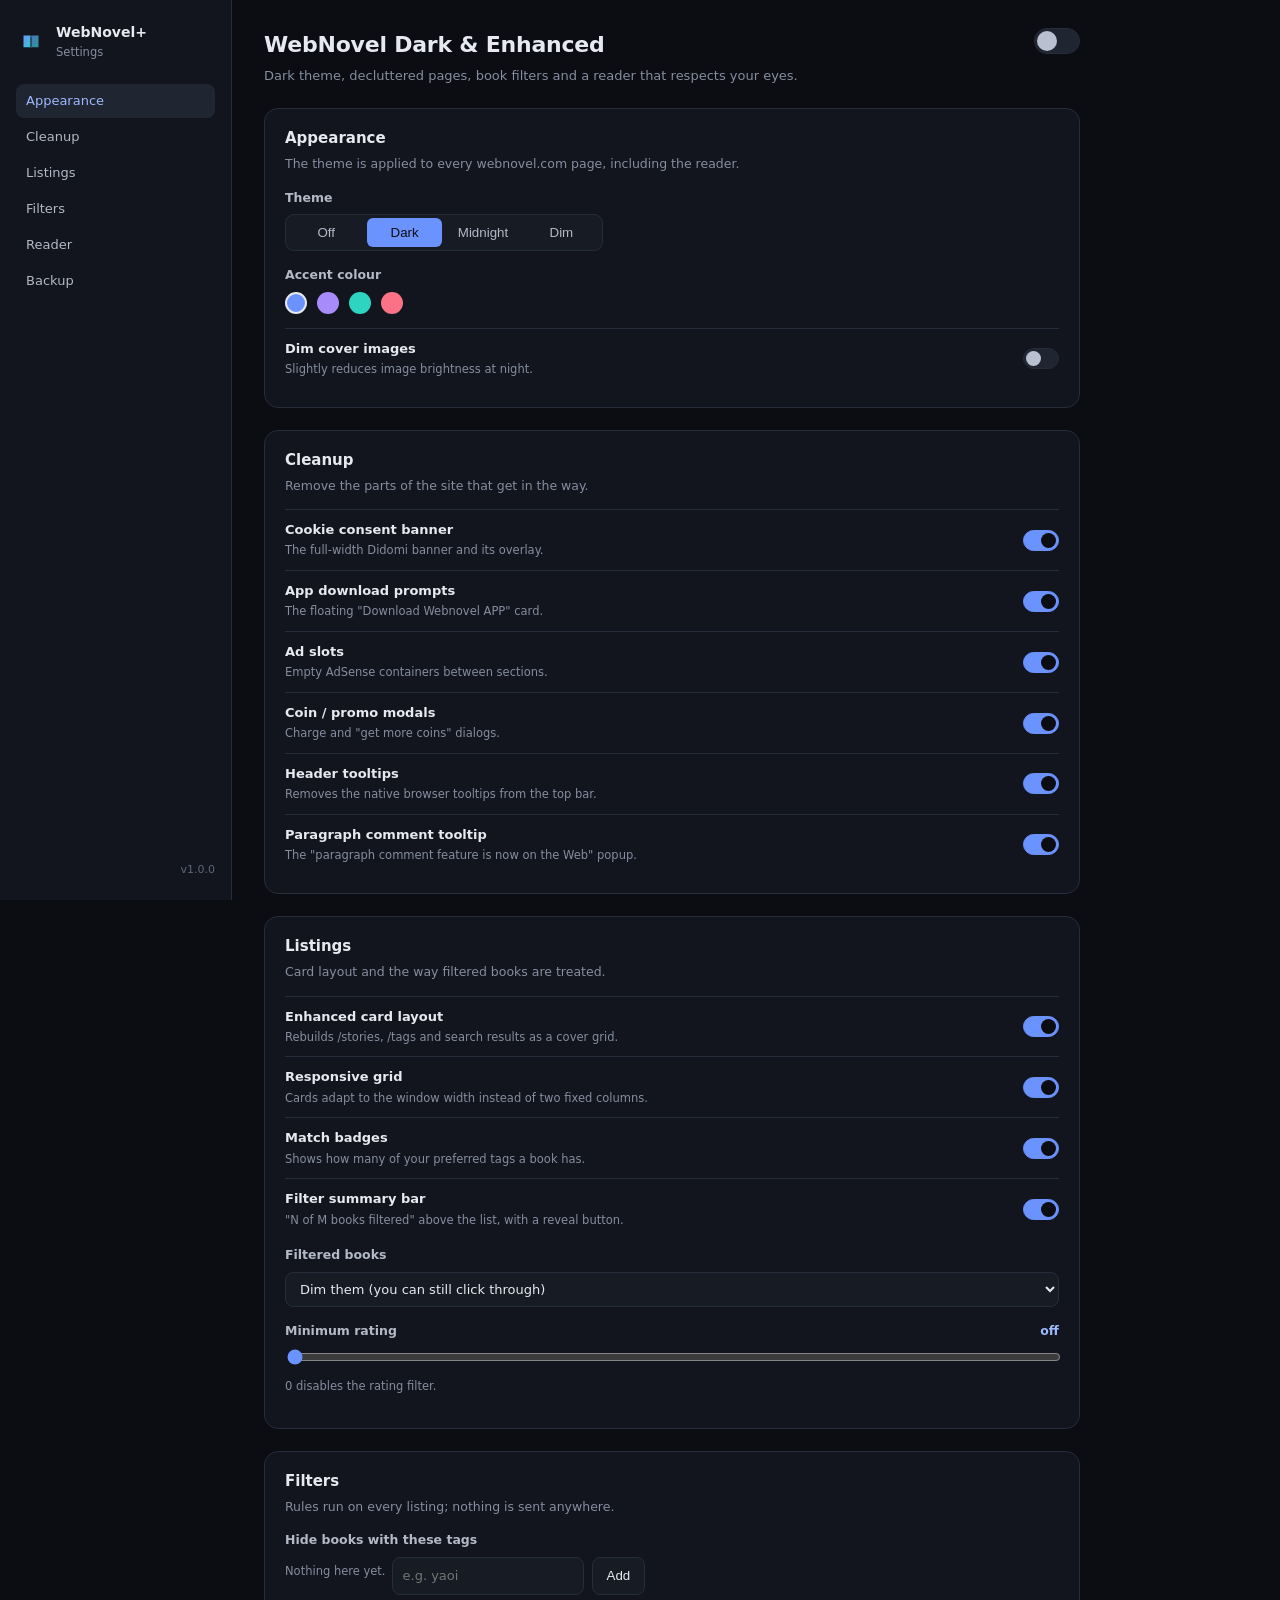
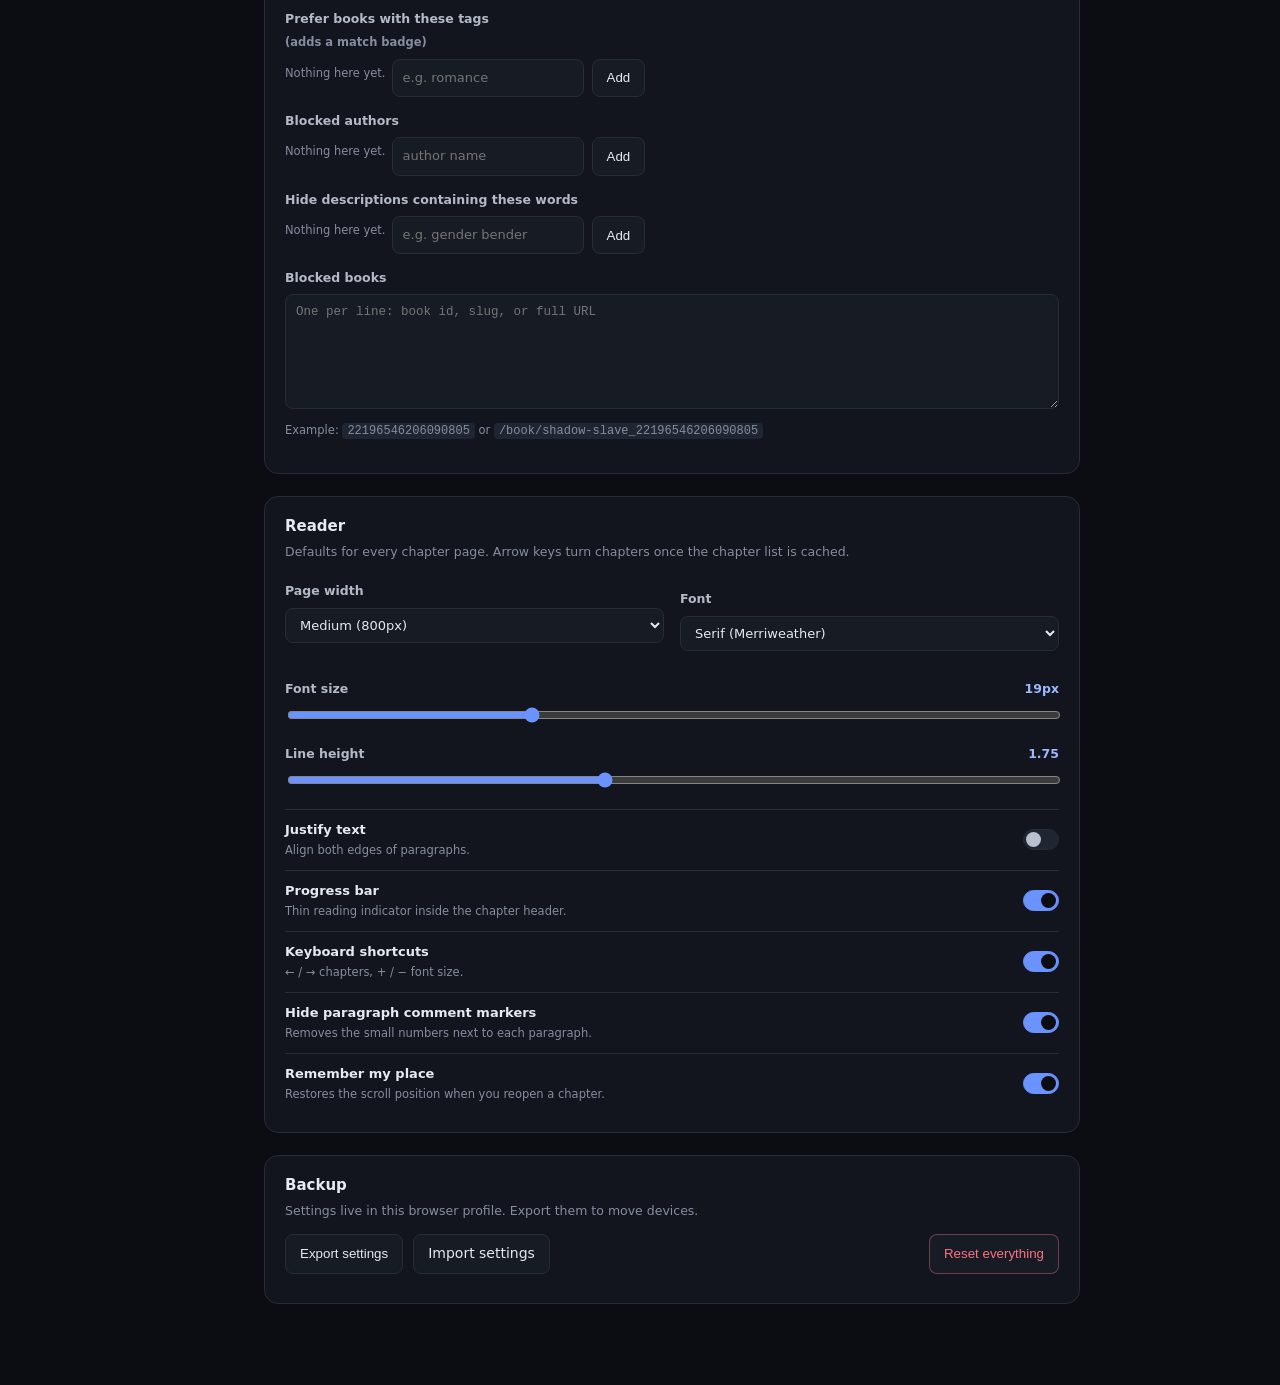
==== src/options/options.html @ f25f9e1b "feat: WebNovel Dark & Enhanced MV3 extension Dark theme built on the site's CSS variables (3 palette" ====
<!doctype html>
<html lang="en">
  <head>
    <meta charset="utf-8" />
    <meta name="viewport" content="width=device-width, initial-scale=1" />
    <title>WebNovel Dark &amp; Enhanced — Settings</title>
    <link rel="stylesheet" href="options.css" />
  </head>
  <body>
    <div class="shell">
      <aside class="sidebar">
        <div class="brand">
          <svg viewBox="0 0 64 64" width="30" height="30" aria-hidden="true">
            <defs>
              <linearGradient id="g" x1="0" y1="0" x2="1" y2="1">
                <stop offset="0" stop-color="#6b93ff" />
                <stop offset="1" stop-color="#2dd4bf" />
              </linearGradient>
            </defs>
            <rect x="2" y="2" width="60" height="60" rx="16" fill="#12151d" />
            <path d="M16 18h13a5 5 0 0 1 5 5v24a4 4 0 0 0-4-4H16z" fill="url(#g)" />
            <path d="M48 18H35a5 5 0 0 0-5 5v24a4 4 0 0 1 4-4h14z" fill="url(#g)" opacity="0.72" />
            <path d="M32 20v27" stroke="#0b0d12" stroke-width="2.4" />
          </svg>
          <div>
            <strong>WebNovel+</strong>
            <small>Settings</small>
          </div>
        </div>
        <nav>
          <a href="#appearance">Appearance</a>
          <a href="#cleanup">Cleanup</a>
          <a href="#listings">Listings</a>
          <a href="#filters">Filters</a>
          <a href="#reader">Reader</a>
          <a href="#data">Backup</a>
        </nav>
        <div class="sidebar-foot">
          <span id="savedPill" class="saved" aria-live="polite"></span>
          <span class="version" id="version"></span>
        </div>
      </aside>

      <main class="content">
        <header class="page-head">
          <div>
            <h1>WebNovel Dark &amp; Enhanced</h1>
            <p>Dark theme, decluttered pages, book filters and a reader that respects your eyes.</p>
          </div>
          <label class="switch big" title="Enable the extension">
            <input id="enabled" type="checkbox" />
            <span class="track"><span class="thumb"></span></span>
          </label>
        </header>

        <section id="appearance" class="panel">
          <h2>Appearance</h2>
          <p class="sub">The theme is applied to every webnovel.com page, including the reader.</p>

          <div class="field">
            <span class="label">Theme</span>
            <div class="seg" id="themeMode">
              <button type="button" data-mode="off">Off</button>
              <button type="button" data-mode="dark">Dark</button>
              <button type="button" data-mode="midnight">Midnight</button>
              <button type="button" data-mode="dim">Dim</button>
            </div>
          </div>

          <div class="field">
            <span class="label">Accent colour</span>
            <div class="dots" id="accent">
              <button type="button" data-accent="blue" title="Blue"></button>
              <button type="button" data-accent="violet" title="Violet"></button>
              <button type="button" data-accent="teal" title="Teal"></button>
              <button type="button" data-accent="rose" title="Rose"></button>
            </div>
          </div>

          <label class="toggle">
            <span>
              <strong>Dim cover images</strong>
              <small>Slightly reduces image brightness at night.</small>
            </span>
            <span class="switch"><input type="checkbox" data-path="theme.dimImages" /><span class="track"><span class="thumb"></span></span></span>
          </label>
        </section>

        <section id="cleanup" class="panel">
          <h2>Cleanup</h2>
          <p class="sub">Remove the parts of the site that get in the way.</p>

          <label class="toggle">
            <span><strong>Cookie consent banner</strong><small>The full-width Didomi banner and its overlay.</small></span>
            <span class="switch"><input type="checkbox" data-path="cleanup.cookieBanner" /><span class="track"><span class="thumb"></span></span></span>
          </label>
          <label class="toggle">
            <span><strong>App download prompts</strong><small>The floating "Download Webnovel APP" card.</small></span>
            <span class="switch"><input type="checkbox" data-path="cleanup.appDownload" /><span class="track"><span class="thumb"></span></span></span>
          </label>
          <label class="toggle">
            <span><strong>Ad slots</strong><small>Empty AdSense containers between sections.</small></span>
            <span class="switch"><input type="checkbox" data-path="cleanup.ads" /><span class="track"><span class="thumb"></span></span></span>
          </label>
          <label class="toggle">
            <span><strong>Coin / promo modals</strong><small>Charge and "get more coins" dialogs.</small></span>
            <span class="switch"><input type="checkbox" data-path="cleanup.promos" /><span class="track"><span class="thumb"></span></span></span>
          </label>
          <label class="toggle">
            <span><strong>Header tooltips</strong><small>Removes the native browser tooltips from the top bar.</small></span>
            <span class="switch"><input type="checkbox" data-path="cleanup.tooltips" /><span class="track"><span class="thumb"></span></span></span>
          </label>
          <label class="toggle">
            <span><strong>Paragraph comment tooltip</strong><small>The "paragraph comment feature is now on the Web" popup.</small></span>
            <span class="switch"><input type="checkbox" data-path="cleanup.paragraphTip" /><span class="track"><span class="thumb"></span></span></span>
          </label>
        </section>

        <section id="listings" class="panel">
          <h2>Listings</h2>
          <p class="sub">Card layout and the way filtered books are treated.</p>

          <label class="toggle">
            <span><strong>Enhanced card layout</strong><small>Rebuilds /stories, /tags and search results as a cover grid.</small></span>
            <span class="switch"><input type="checkbox" data-path="listing.enhance" /><span class="track"><span class="thumb"></span></span></span>
          </label>
          <label class="toggle">
            <span><strong>Responsive grid</strong><small>Cards adapt to the window width instead of two fixed columns.</small></span>
            <span class="switch"><input type="checkbox" data-path="listing.grid" /><span class="track"><span class="thumb"></span></span></span>
          </label>
          <label class="toggle">
            <span><strong>Match badges</strong><small>Shows how many of your preferred tags a book has.</small></span>
            <span class="switch"><input type="checkbox" data-path="listing.badges" /><span class="track"><span class="thumb"></span></span></span>
          </label>
          <label class="toggle">
            <span><strong>Filter summary bar</strong><small>"N of M books filtered" above the list, with a reveal button.</small></span>
            <span class="switch"><input type="checkbox" data-path="listing.filterBar" /><span class="track"><span class="thumb"></span></span></span>
          </label>

          <div class="field">
            <label class="label" for="hideMode">Filtered books</label>
            <select id="hideMode" data-path="listing.hideMode">
              <option value="dim">Dim them (you can still click through)</option>
              <option value="hide">Hide them completely</option>
            </select>
          </div>

          <div class="field">
            <label class="label" for="minRating">Minimum rating <span class="value" id="minRatingValue">off</span></label>
            <input id="minRating" type="range" min="0" max="5" step="0.1" data-path="listing.minRating" />
            <small class="help">0 disables the rating filter.</small>
          </div>
        </section>

        <section id="filters" class="panel">
          <h2>Filters</h2>
          <p class="sub">Rules run on every listing; nothing is sent anywhere.</p>

          <div class="field">
            <span class="label">Hide books with these tags</span>
            <div class="chips" data-chips="filters.hideTags" data-placeholder="e.g. yaoi"></div>
          </div>

          <div class="field">
            <span class="label">Prefer books with these tags <span class="help">(adds a match badge)</span></span>
            <div class="chips" data-chips="filters.preferTags" data-placeholder="e.g. romance"></div>
          </div>

          <div class="field">
            <span class="label">Blocked authors</span>
            <div class="chips" data-chips="filters.blockAuthors" data-placeholder="author name"></div>
          </div>

          <div class="field">
            <span class="label">Hide descriptions containing these words</span>
            <div class="chips" data-chips="filters.keywords" data-placeholder="e.g. gender bender"></div>
          </div>

          <div class="field">
            <label class="label" for="blockBooks">Blocked books</label>
            <textarea id="blockBooks" rows="5" spellcheck="false" placeholder="One per line: book id, slug, or full URL"></textarea>
            <small class="help">Example: <code>22196546206090805</code> or <code>/book/shadow-slave_22196546206090805</code></small>
          </div>
        </section>

        <section id="reader" class="panel">
          <h2>Reader</h2>
          <p class="sub">Defaults for every chapter page. Arrow keys turn chapters once the chapter list is cached.</p>

          <div class="grid-2">
            <div class="field">
              <label class="label" for="readerWidth">Page width</label>
              <select id="readerWidth" data-path="reader.width">
                <option value="narrow">Narrow (640px)</option>
                <option value="medium">Medium (800px)</option>
                <option value="wide">Wide (980px)</option>
                <option value="full">Full width</option>
              </select>
            </div>
            <div class="field">
              <label class="label" for="readerFont">Font</label>
              <select id="readerFont" data-path="reader.font">
                <option value="serif">Serif (Merriweather)</option>
                <option value="sans">Sans (Nunito)</option>
                <option value="system">System UI</option>
              </select>
            </div>
          </div>

          <div class="field">
            <label class="label" for="readerFontSize">Font size <span class="value" id="fontSizeValue">19px</span></label>
            <input id="readerFontSize" type="range" min="14" max="30" step="1" data-path="reader.fontSize" />
          </div>

          <div class="field">
            <label class="label" for="readerLineHeight">Line height <span class="value" id="lineHeightValue">1.75</span></label>
            <input id="readerLineHeight" type="range" min="1.3" max="2.4" step="0.05" data-path="reader.lineHeight" />
          </div>

          <label class="toggle">
            <span><strong>Justify text</strong><small>Align both edges of paragraphs.</small></span>
            <span class="switch"><input type="checkbox" data-path="reader.justify" /><span class="track"><span class="thumb"></span></span></span>
          </label>
          <label class="toggle">
            <span><strong>Progress bar</strong><small>Thin reading indicator inside the chapter header.</small></span>
            <span class="switch"><input type="checkbox" data-path="reader.progress" /><span class="track"><span class="thumb"></span></span></span>
          </label>
          <label class="toggle">
            <span><strong>Keyboard shortcuts</strong><small>← / → chapters, + / − font size.</small></span>
            <span class="switch"><input type="checkbox" data-path="reader.hotkeys" /><span class="track"><span class="thumb"></span></span></span>
          </label>
          <label class="toggle">
            <span><strong>Hide paragraph comment markers</strong><small>Removes the small numbers next to each paragraph.</small></span>
            <span class="switch"><input type="checkbox" data-path="reader.hideComments" /><span class="track"><span class="thumb"></span></span></span>
          </label>
          <label class="toggle">
            <span><strong>Remember my place</strong><small>Restores the scroll position when you reopen a chapter.</small></span>
            <span class="switch"><input type="checkbox" data-path="reader.rememberPosition" /><span class="track"><span class="thumb"></span></span></span>
          </label>
        </section>

        <section id="data" class="panel">
          <h2>Backup</h2>
          <p class="sub">Settings live in this browser profile. Export them to move devices.</p>
          <div class="actions">
            <button type="button" id="exportBtn">Export settings</button>
            <label class="file-btn">
              Import settings
              <input type="file" id="importFile" accept="application/json" hidden />
            </label>
            <button type="button" id="resetBtn" class="danger">Reset everything</button>
          </div>
          <p class="help" id="dataStatus"></p>
        </section>
      </main>
    </div>

    <datalist id="tagSuggestions"></datalist>
    <script src="../common/defaults.js"></script>
    <script src="../common/settings.js"></script>
    <script src="options.js"></script>
  </body>
</html>
---- src/options/options.css ----
:root {
  --bg: #0b0d12;
  --surface: #12151d;
  --surface-2: #171b24;
  --surface-3: #1f2531;
  --text: #e7e9f0;
  --text-dim: #b3b9c7;
  --muted: #868da0;
  --faint: #5f6678;
  --border: #262c3a;
  --accent: #6b93ff;
  --accent-strong: #9db8ff;
  --danger: #fb7185;
}

* {
  box-sizing: border-box;
}

html {
  scroll-behavior: smooth;
  scroll-padding-top: 24px;
}

body {
  margin: 0;
  background: var(--bg);
  color: var(--text);
  font: 14px/1.55 "Nunito Sans", system-ui, -apple-system, "Segoe UI", sans-serif;
}

code {
  padding: 1px 5px;
  border-radius: 4px;
  background: var(--surface-3);
  font-size: 12px;
}

/* Layout ------------------------------------------------------------------ */

.shell {
  display: grid;
  grid-template-columns: 232px minmax(0, 1fr);
  min-height: 100vh;
}

.sidebar {
  position: sticky;
  top: 0;
  align-self: start;
  height: 100vh;
  padding: 22px 16px;
  border-right: 1px solid var(--border);
  background: var(--surface);
  display: flex;
  flex-direction: column;
}

.brand {
  display: flex;
  align-items: center;
  gap: 10px;
  margin-bottom: 22px;
}

.brand strong {
  display: block;
  font-size: 14px;
}

.brand small {
  display: block;
  color: var(--muted);
  font-size: 11.5px;
}

nav {
  display: flex;
  flex-direction: column;
  gap: 2px;
}

nav a {
  padding: 7px 10px;
  border-radius: 8px;
  color: var(--text-dim);
  text-decoration: none;
  font-size: 13px;
}

nav a:hover {
  background: var(--surface-2);
  color: var(--text);
}

nav a.is-active {
  background: var(--surface-3);
  color: var(--accent-strong);
}

.sidebar-foot {
  margin-top: auto;
  display: flex;
  align-items: center;
  gap: 8px;
  font-size: 11px;
  color: var(--faint);
}

.saved {
  color: #7ce3b1;
  opacity: 0;
  transition: opacity 0.2s ease;
}

.saved.is-on {
  opacity: 1;
}

.version {
  margin-left: auto;
}

/* Content ----------------------------------------------------------------- */

.content {
  max-width: 880px;
  padding: 28px 32px 80px;
}

.page-head {
  display: flex;
  align-items: flex-start;
  justify-content: space-between;
  gap: 16px;
  margin-bottom: 8px;
}

.page-head h1 {
  margin: 0 0 4px;
  font-size: 22px;
  letter-spacing: -0.01em;
}

.page-head p {
  margin: 0;
  color: var(--muted);
  font-size: 13px;
}

.panel {
  margin-top: 22px;
  padding: 18px 20px;
  background: var(--surface);
  border: 1px solid var(--border);
  border-radius: 14px;
}

.panel h2 {
  margin: 0 0 4px;
  font-size: 15px;
}

.panel .sub {
  margin: 0 0 14px;
  color: var(--muted);
  font-size: 12.5px;
}

/* Fields ------------------------------------------------------------------ */

.field {
  margin: 14px 0;
}

.field:first-of-type {
  margin-top: 6px;
}

.label {
  display: block;
  margin-bottom: 7px;
  font-size: 12.5px;
  font-weight: 600;
  color: var(--text-dim);
}

.label .value {
  float: right;
  color: var(--accent-strong);
  font-variant-numeric: tabular-nums;
}

.help {
  display: block;
  margin-top: 6px;
  color: var(--muted);
  font-size: 11.5px;
}

select,
textarea,
input[type="text"] {
  width: 100%;
  padding: 8px 10px;
  border-radius: 8px;
  border: 1px solid var(--border);
  background: var(--surface-2);
  color: var(--text);
  font: inherit;
  font-size: 13px;
}

textarea {
  resize: vertical;
  min-height: 92px;
  font-family: ui-monospace, SFMono-Regular, Menlo, monospace;
  font-size: 12.5px;
}

select:focus,
textarea:focus,
input:focus {
  outline: none;
  border-color: var(--accent);
  box-shadow: 0 0 0 2px rgba(107, 147, 255, 0.18);
}

input[type="range"] {
  width: 100%;
  accent-color: var(--accent);
}

/* Segmented --------------------------------------------------------------- */

.seg {
  display: inline-grid;
  grid-template-columns: repeat(4, minmax(72px, 1fr));
  gap: 4px;
  padding: 3px;
  background: var(--surface-2);
  border: 1px solid var(--border);
  border-radius: 9px;
}

.seg button {
  padding: 7px 12px;
  border: 0;
  border-radius: 6px;
  background: transparent;
  color: var(--text-dim);
  font: 600 12.5px/1.4 inherit;
  cursor: pointer;
}

.seg button:hover {
  background: var(--surface-3);
  color: var(--text);
}

.seg button.is-active {
  background: var(--accent);
  color: #0b0d12;
}

/* Accent dots ------------------------------------------------------------- */

.dots {
  display: flex;
  gap: 10px;
}

.dots button {
  width: 22px;
  height: 22px;
  padding: 0;
  border-radius: 50%;
  border: 2px solid transparent;
  cursor: pointer;
}

.dots button[data-accent="blue"] { background: #6b93ff; }
.dots button[data-accent="violet"] { background: #a78bfa; }
.dots button[data-accent="teal"] { background: #2dd4bf; }
.dots button[data-accent="rose"] { background: #fb7185; }

.dots button.is-active {
  border-color: var(--text);
  box-shadow: 0 0 0 2px var(--surface);
}

/* Toggles ----------------------------------------------------------------- */

.toggle {
  display: flex;
  align-items: center;
  gap: 16px;
  padding: 10px 0;
  border-top: 1px solid var(--border);
}

.toggle > span:first-child {
  flex: 1;
  display: flex;
  flex-direction: column;
  gap: 2px;
}

.toggle strong {
  font-size: 13px;
  font-weight: 600;
}

.toggle small {
  font-size: 11.5px;
  color: var(--muted);
}

.switch {
  position: relative;
  flex: none;
  display: inline-flex;
  cursor: pointer;
}

.switch input {
  position: absolute;
  opacity: 0;
  width: 0;
  height: 0;
}

.track {
  display: inline-block;
  width: 36px;
  height: 21px;
  border-radius: 999px;
  background: var(--surface-3);
  border: 1px solid var(--border);
  transition: background 0.15s ease, border-color 0.15s ease;
}

.thumb {
  display: block;
  width: 15px;
  height: 15px;
  margin: 2px;
  border-radius: 50%;
  background: #b9c0cf;
  transition: transform 0.15s ease, background 0.15s ease;
}

.switch input:checked + .track {
  background: var(--accent);
  border-color: var(--accent);
}

.switch input:checked + .track .thumb {
  transform: translateX(15px);
  background: #0b0d12;
}

.switch input:focus-visible + .track {
  outline: 2px solid var(--accent-strong);
  outline-offset: 2px;
}

.switch.big .track {
  width: 46px;
  height: 26px;
}

.switch.big .thumb {
  width: 20px;
  height: 20px;
}

.switch.big input:checked + .track .thumb {
  transform: translateX(20px);
}

/* Chips ------------------------------------------------------------------- */

.chips {
  display: flex;
  flex-wrap: wrap;
  gap: 6px;
  margin-bottom: 8px;
  min-height: 8px;
}

.chip {
  display: inline-flex;
  align-items: center;
  gap: 6px;
  padding: 3px 6px 3px 10px;
  border-radius: 999px;
  background: var(--surface-3);
  border: 1px solid var(--border);
  color: var(--text-dim);
  font-size: 12px;
}

.chip button {
  width: 16px;
  height: 16px;
  padding: 0;
  border: 0;
  border-radius: 50%;
  background: transparent;
  color: var(--muted);
  font-size: 13px;
  line-height: 1;
  cursor: pointer;
}

.chip button:hover {
  background: rgba(255, 255, 255, 0.1);
  color: var(--text);
}

.adder {
  display: flex;
  gap: 8px;
}

.adder input {
  flex: 1;
}

.adder button,
.actions button,
.file-btn {
  flex: none;
  padding: 8px 14px;
  border-radius: 8px;
  border: 1px solid var(--border);
  background: var(--surface-2);
  color: var(--text);
  font: 600 12.5px/1.4 inherit;
  cursor: pointer;
}

.adder button:hover,
.actions button:hover,
.file-btn:hover {
  border-color: var(--accent);
  background: var(--surface-3);
}

.actions {
  display: flex;
  flex-wrap: wrap;
  gap: 10px;
}

.actions .danger {
  margin-left: auto;
  border-color: rgba(251, 113, 133, 0.4);
  color: var(--danger);
}

.actions .danger:hover {
  background: rgba(251, 113, 133, 0.12);
  border-color: var(--danger);
}

.file-btn {
  display: inline-flex;
  align-items: center;
}

.grid-2 {
  display: grid;
  grid-template-columns: 1fr 1fr;
  gap: 16px;
}

/* Responsive --------------------------------------------------------------- */

@media (max-width: 860px) {
  .shell {
    grid-template-columns: 1fr;
  }

  .sidebar {
    position: static;
    height: auto;
    border-right: 0;
    border-bottom: 1px solid var(--border);
  }

  nav {
    flex-direction: row;
    flex-wrap: wrap;
    gap: 6px;
  }

  .sidebar-foot {
    margin-top: 12px;
  }

  .content {
    padding: 22px 18px 60px;
  }

  .grid-2 {
    grid-template-columns: 1fr;
  }

  .seg {
    width: 100%;
    grid-template-columns: repeat(4, 1fr);
  }
}
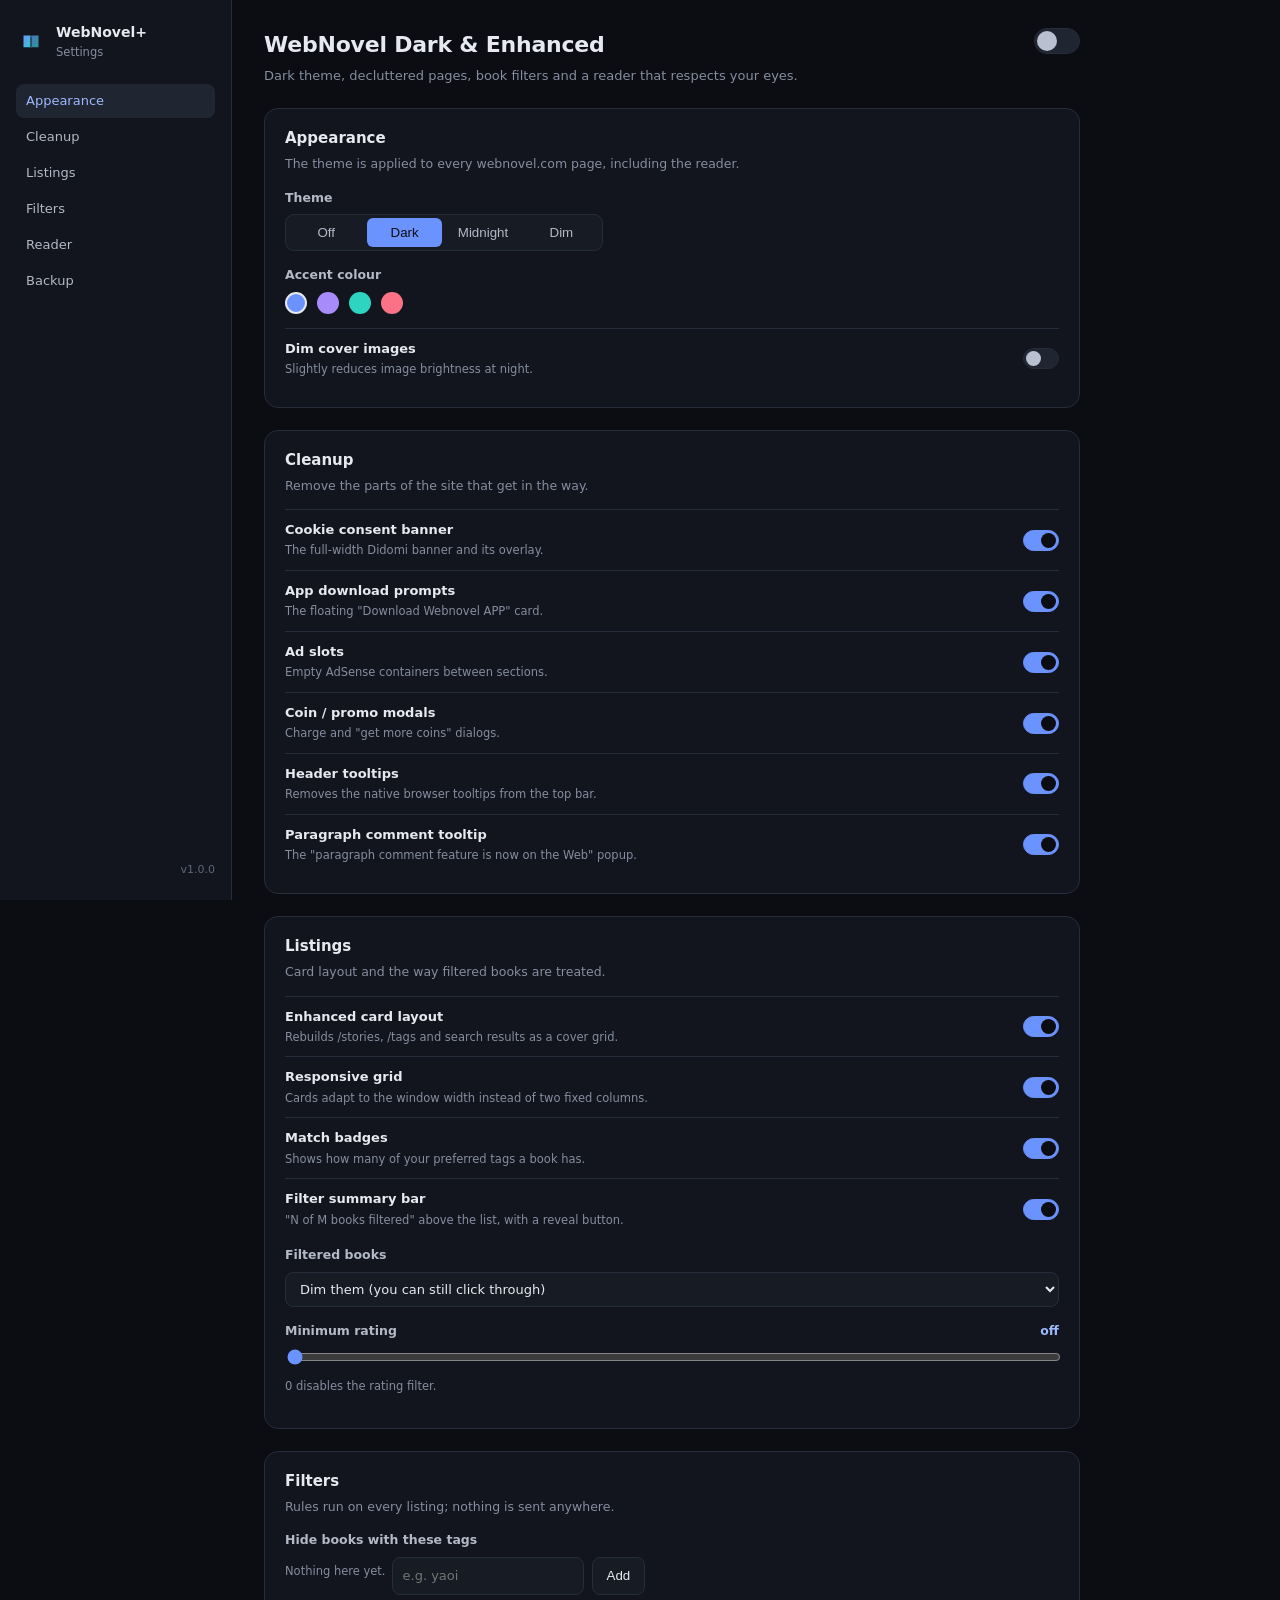
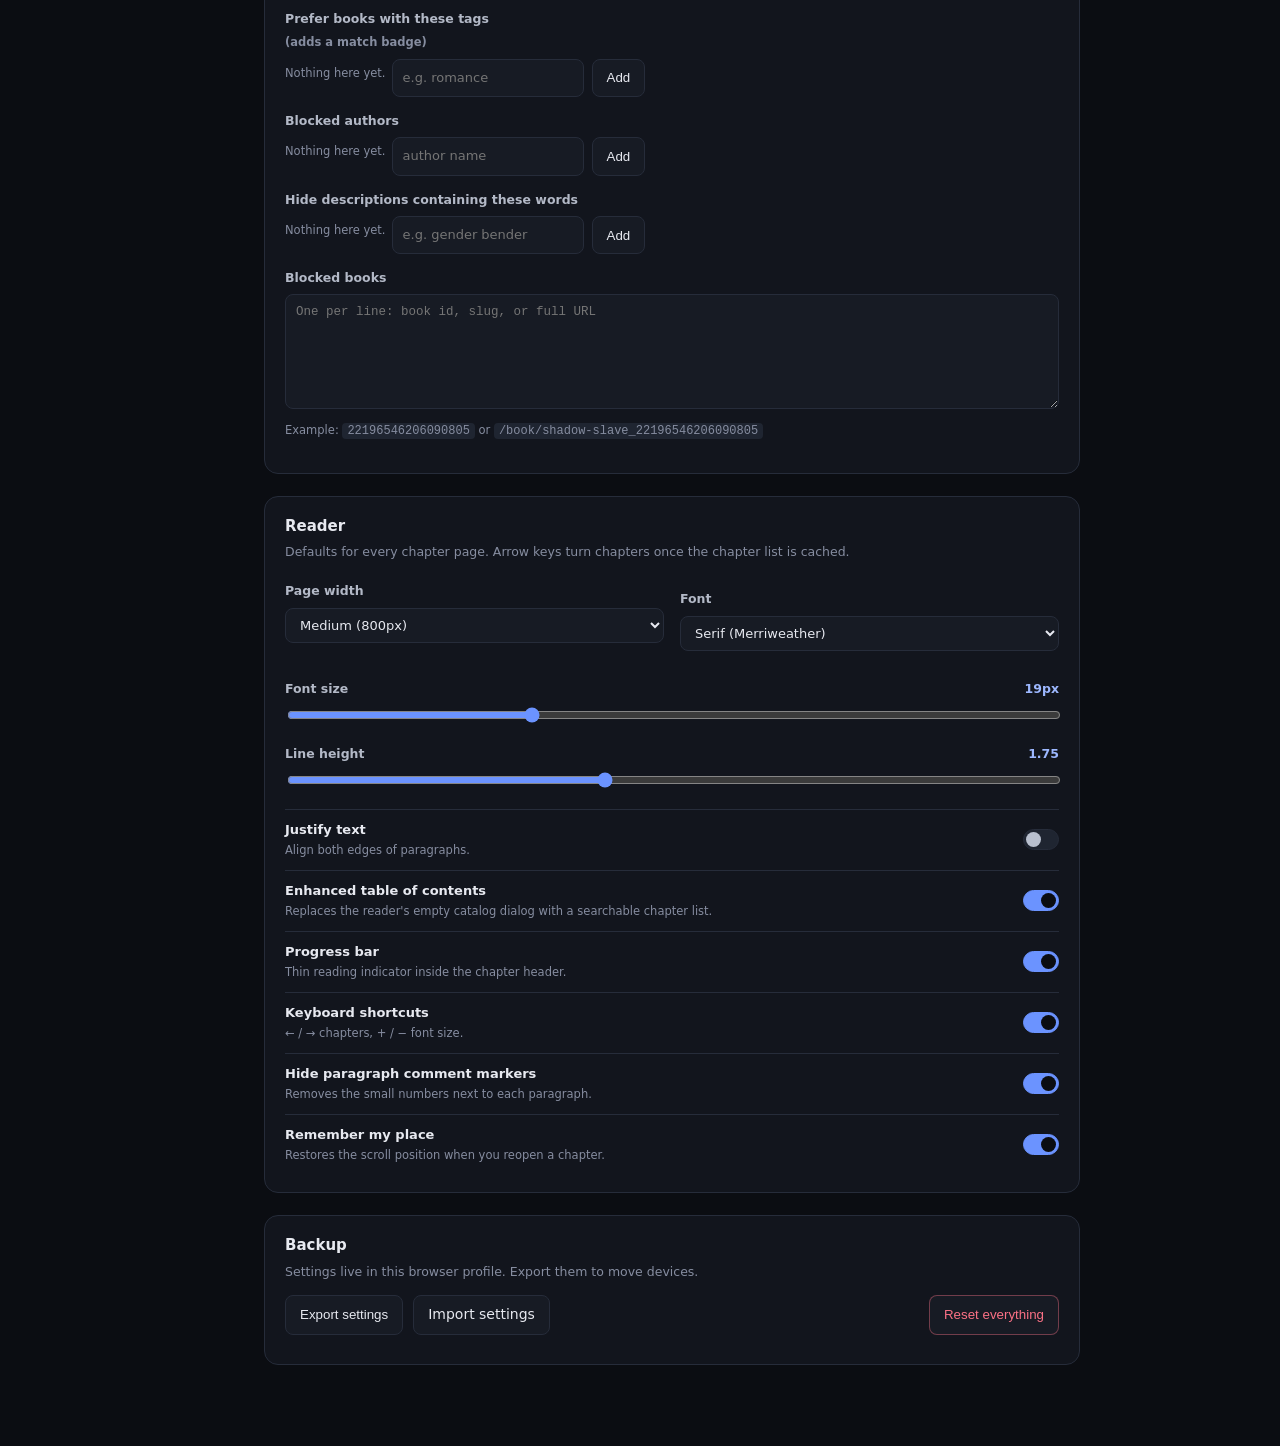
==== commit 68c0ea0d: "feat: replace the broken reader table of contents The site's catalog dialog never leaves its spinner" ====
--- a/src/options/options.html
+++ b/src/options/options.html
@@ -222,6 +222,10 @@
             <span class="switch"><input type="checkbox" data-path="reader.justify" /><span class="track"><span class="thumb"></span></span></span>
           </label>
           <label class="toggle">
+            <span><strong>Enhanced table of contents</strong><small>Replaces the reader's empty catalog dialog with a searchable chapter list.</small></span>
+            <span class="switch"><input type="checkbox" data-path="reader.enhancedToc" /><span class="track"><span class="thumb"></span></span></span>
+          </label>
+          <label class="toggle">
             <span><strong>Progress bar</strong><small>Thin reading indicator inside the chapter header.</small></span>
             <span class="switch"><input type="checkbox" data-path="reader.progress" /><span class="track"><span class="thumb"></span></span></span>
           </label>
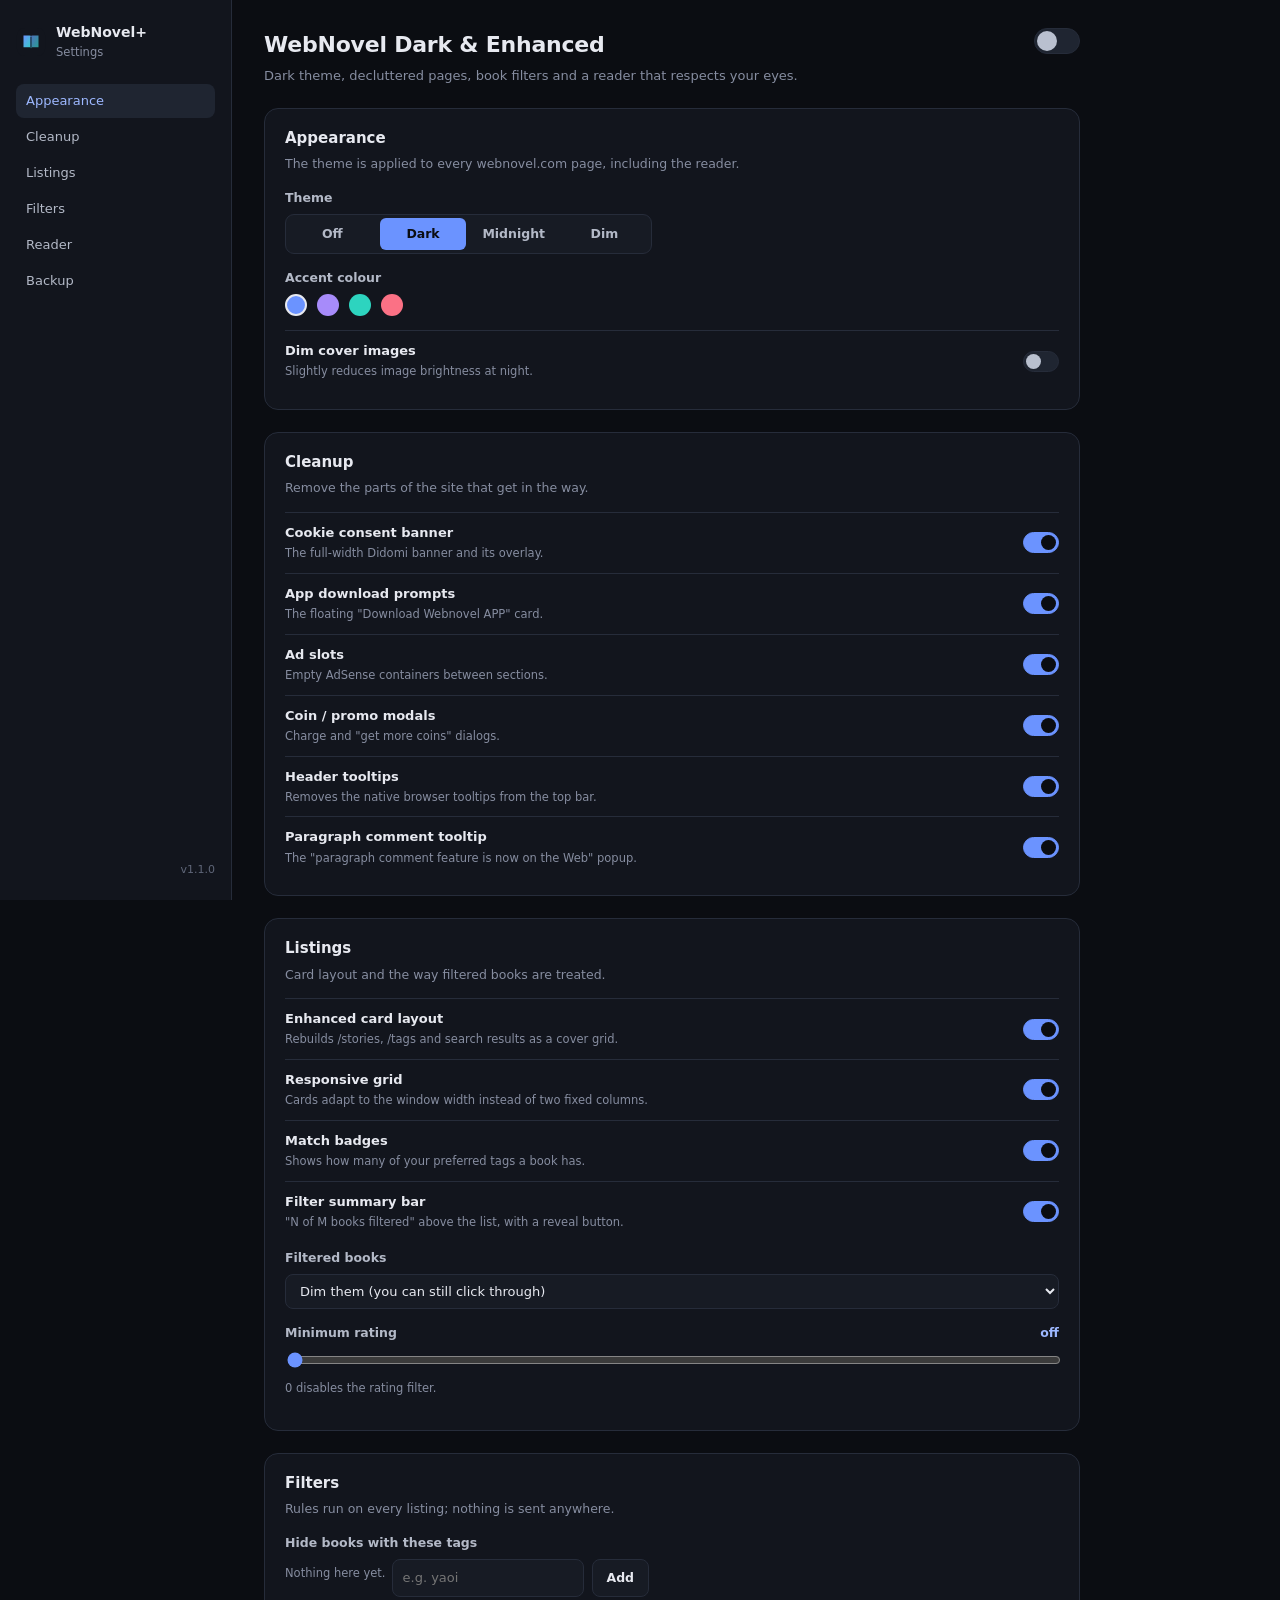
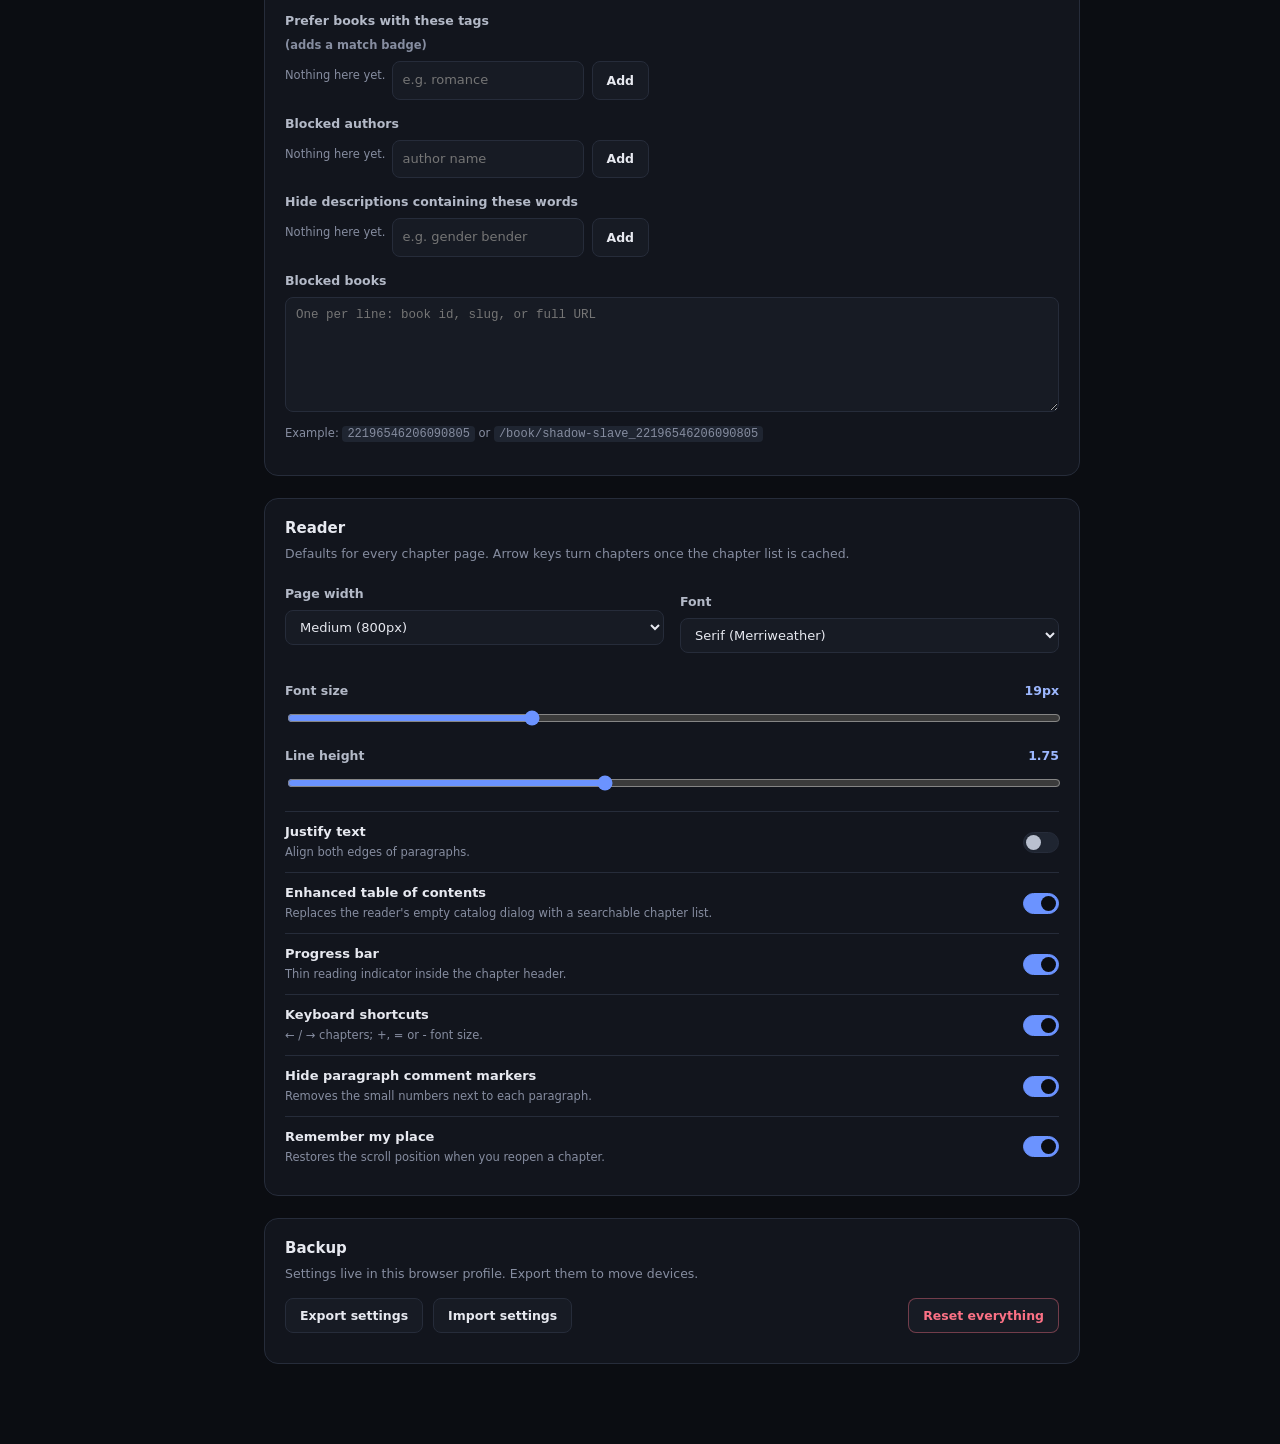
==== commit 93e8ba24: "fix: accept Shift for the + shortcut and align shortcut docs The reader ignored every key with Shift" ====
--- a/src/options/options.html
+++ b/src/options/options.html
@@ -230,7 +230,7 @@
             <span class="switch"><input type="checkbox" data-path="reader.progress" /><span class="track"><span class="thumb"></span></span></span>
           </label>
           <label class="toggle">
-            <span><strong>Keyboard shortcuts</strong><small>← / → chapters, + / − font size.</small></span>
+            <span><strong>Keyboard shortcuts</strong><small>← / → chapters; +, = or - font size.</small></span>
             <span class="switch"><input type="checkbox" data-path="reader.hotkeys" /><span class="track"><span class="thumb"></span></span></span>
           </label>
           <label class="toggle">
--- a/src/options/options.css
+++ b/src/options/options.css
@@ -249,7 +249,7 @@
   border-radius: 6px;
   background: transparent;
   color: var(--text-dim);
-  font: 600 12.5px/1.4 inherit;
+  font-weight: 600; font-size: 12.5px; line-height: 1.4; font-family: inherit;
   cursor: pointer;
 }
 
@@ -437,7 +437,7 @@
   border: 1px solid var(--border);
   background: var(--surface-2);
   color: var(--text);
-  font: 600 12.5px/1.4 inherit;
+  font-weight: 600; font-size: 12.5px; line-height: 1.4; font-family: inherit;
   cursor: pointer;
 }
 
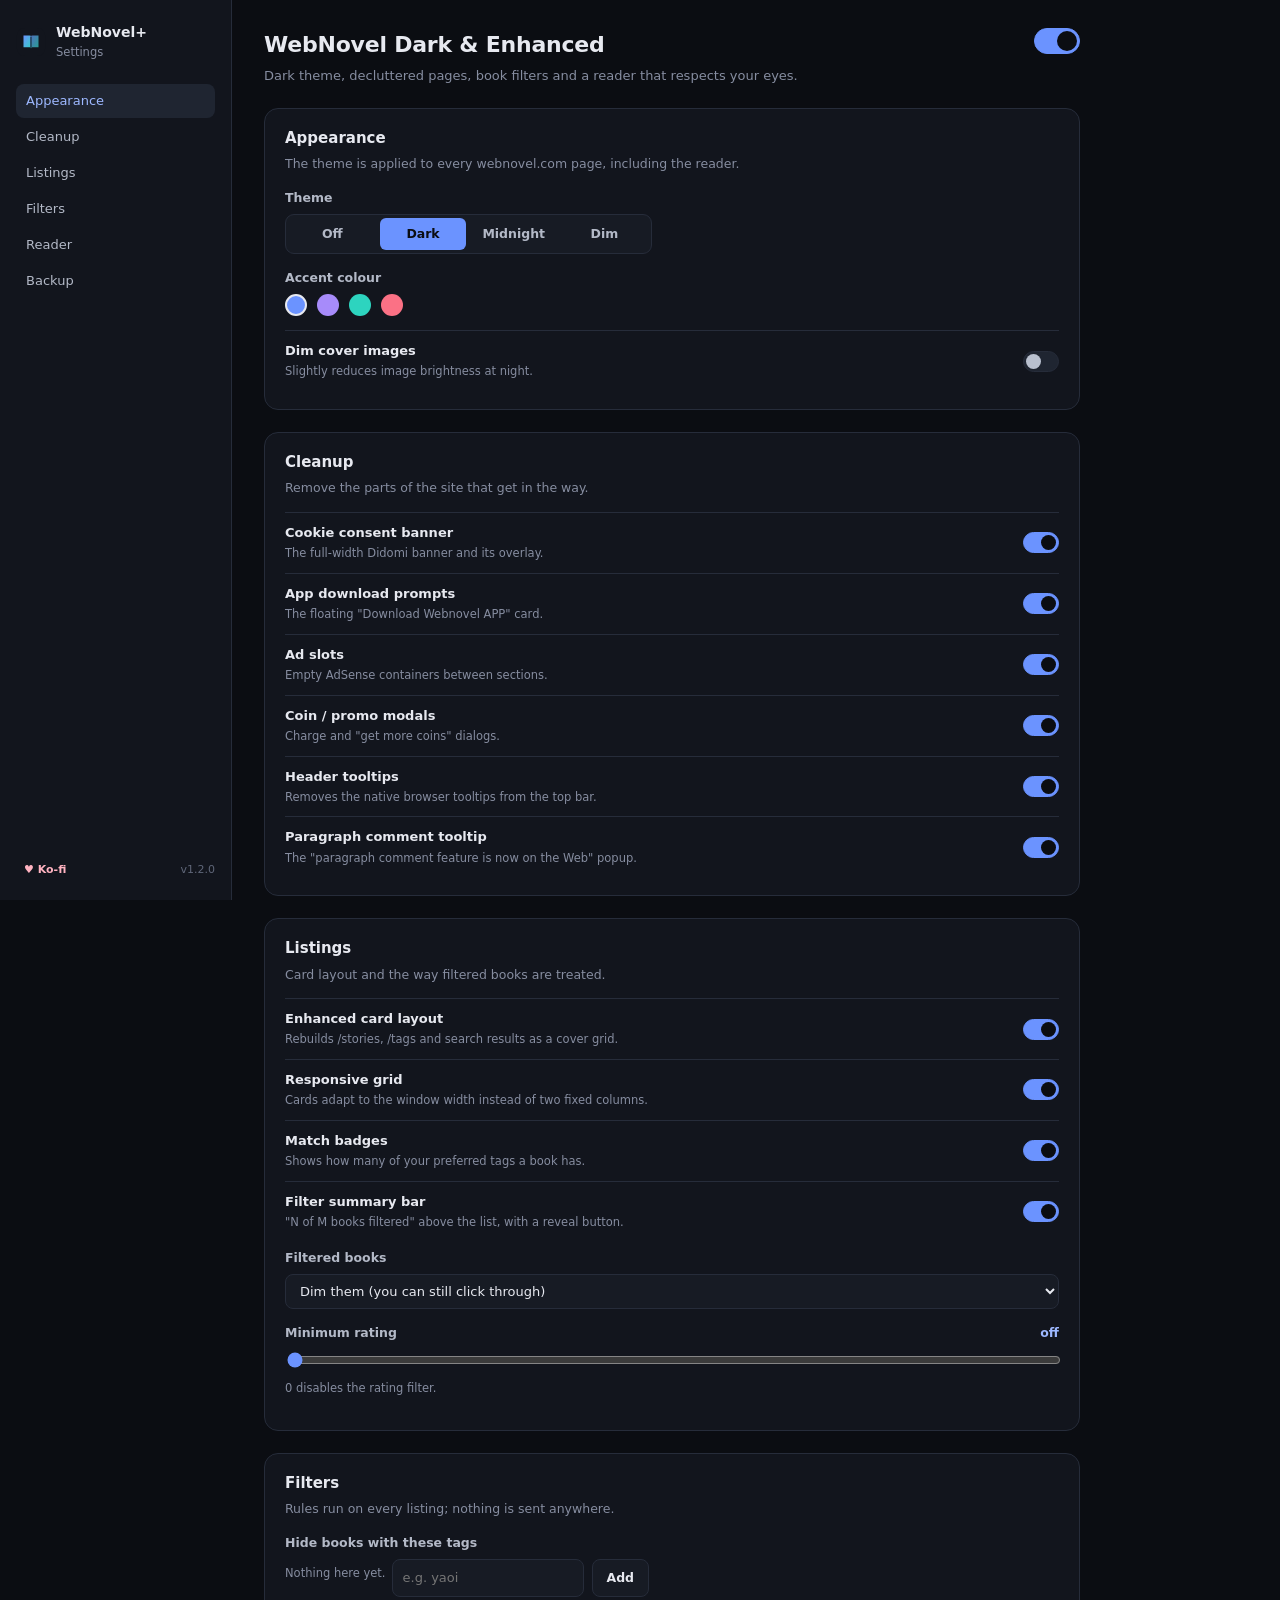
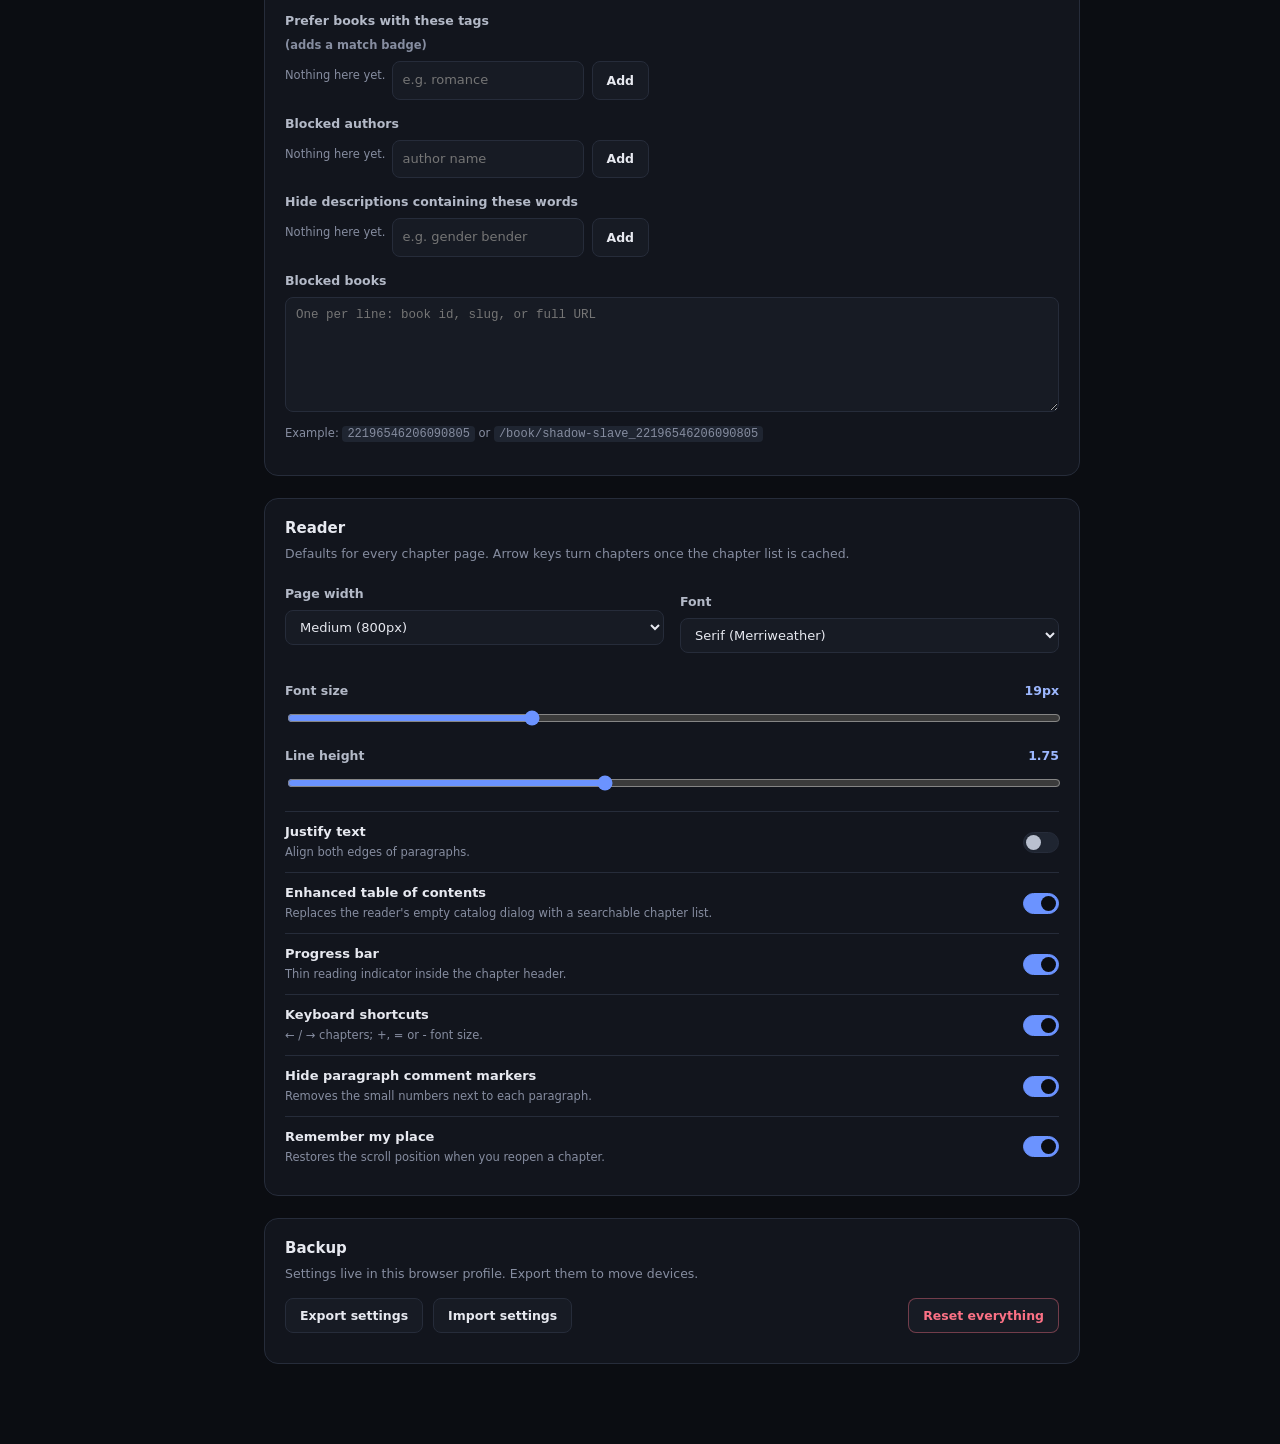
==== commit 7e52516d: "feat: update notifier, Ko-fi links and update script - Service worker checks the latest GitHub (fall" ====
--- a/src/options/options.html
+++ b/src/options/options.html
@@ -37,6 +37,7 @@
         </nav>
         <div class="sidebar-foot">
           <span id="savedPill" class="saved" aria-live="polite"></span>
+          <a class="kofi-link" href="https://ko-fi.com/gishi" target="_blank" rel="noopener">♥ Ko-fi</a>
           <span class="version" id="version"></span>
         </div>
       </aside>
--- a/src/options/options.css
+++ b/src/options/options.css
@@ -121,6 +121,18 @@
   margin-left: auto;
 }
 
+.kofi-link {
+  color: #ffb3c1;
+  font-weight: 700;
+  text-decoration: none;
+  white-space: nowrap;
+}
+
+.kofi-link:hover {
+  color: #ffd0da;
+  text-decoration: underline;
+}
+
 /* Content ----------------------------------------------------------------- */
 
 .content {
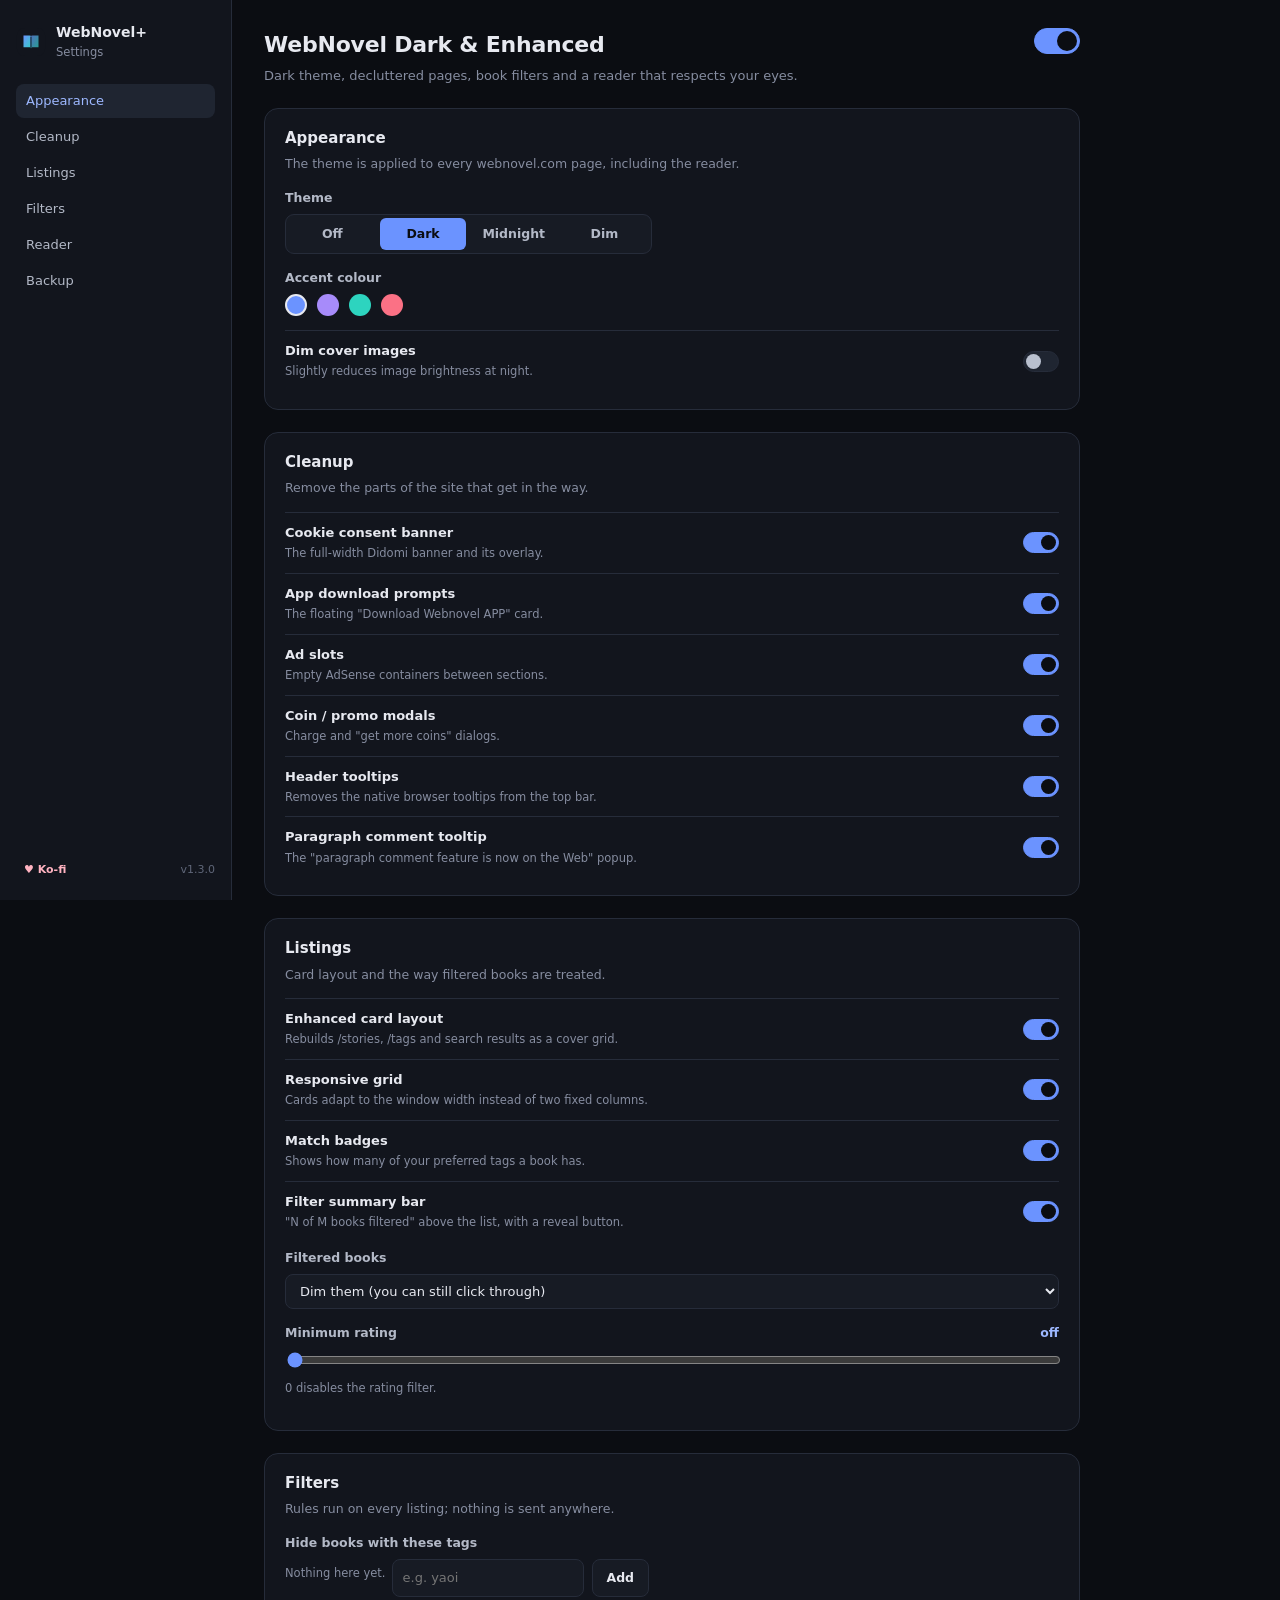
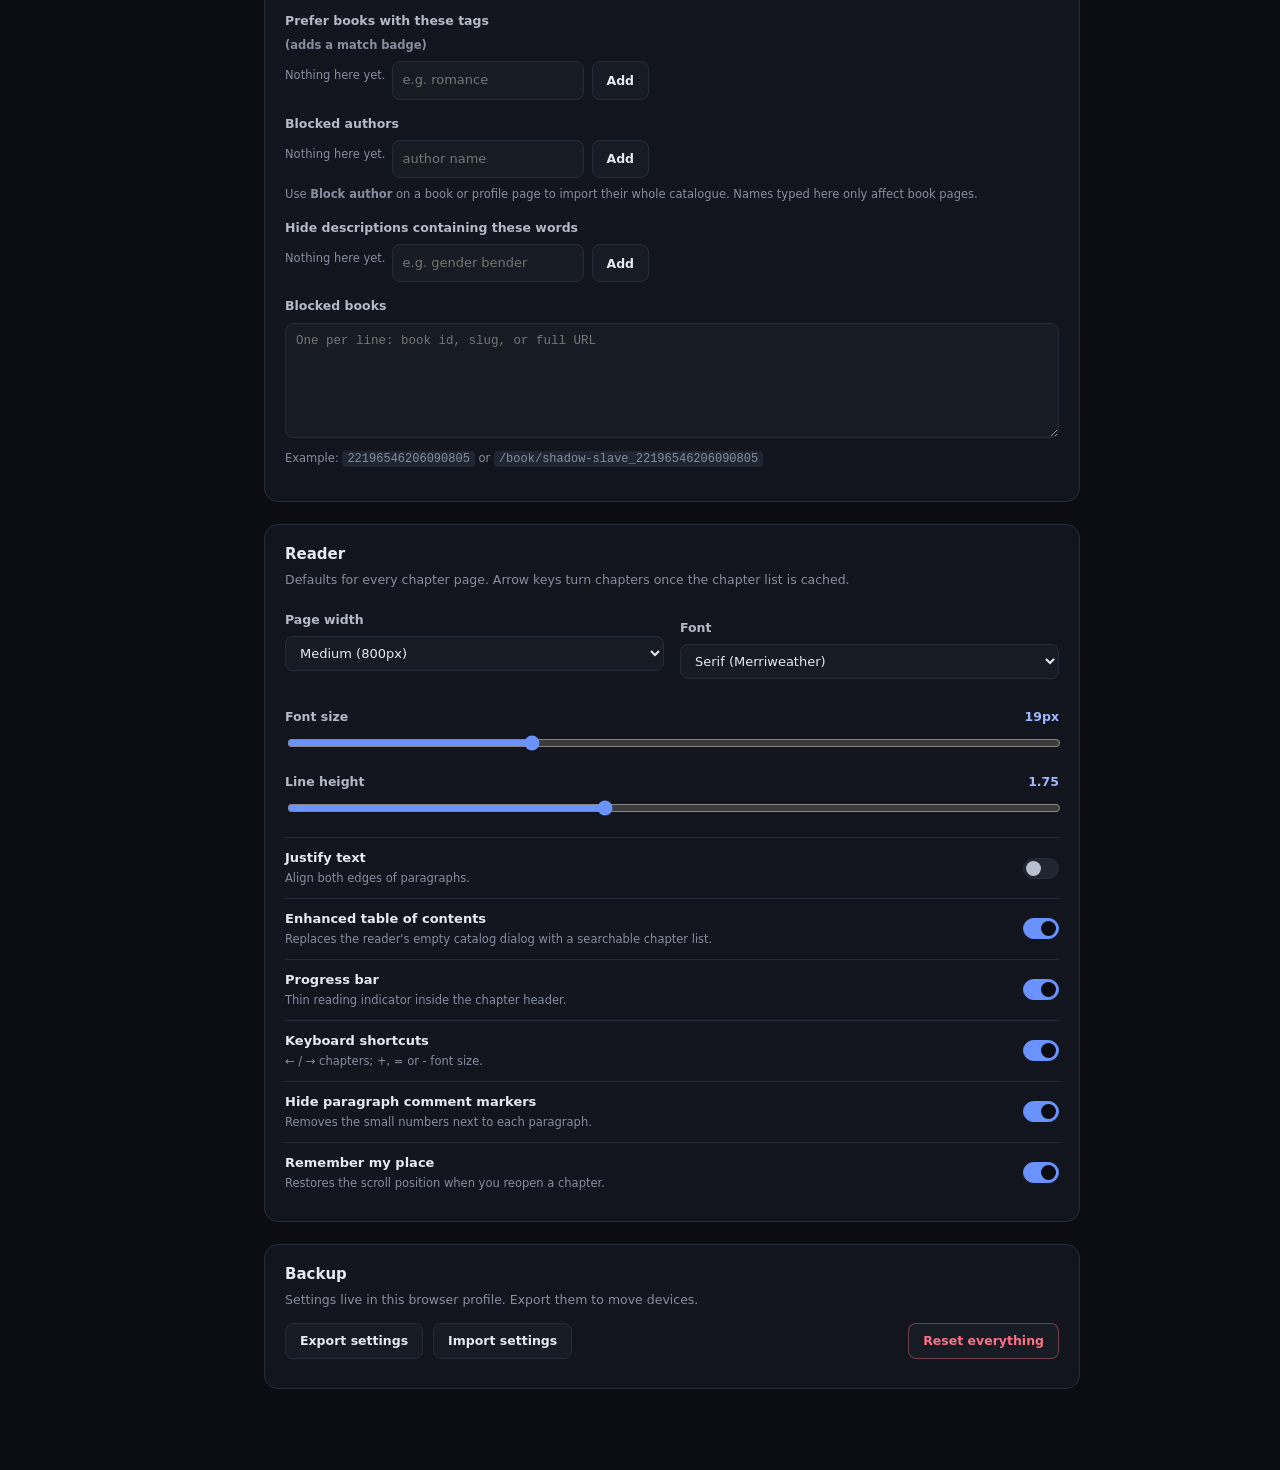
==== commit e911c878: "feat: resolve author catalogues for complete author blocking Listing cards carry no author, so block" ====
--- a/src/options/options.html
+++ b/src/options/options.html
@@ -170,6 +170,7 @@
           <div class="field">
             <span class="label">Blocked authors</span>
             <div class="chips" data-chips="filters.blockAuthors" data-placeholder="author name"></div>
+            <small class="help">Use <strong>Block author</strong> on a book or profile page to import their whole catalogue. Names typed here only affect book pages.</small>
           </div>
 
           <div class="field">
